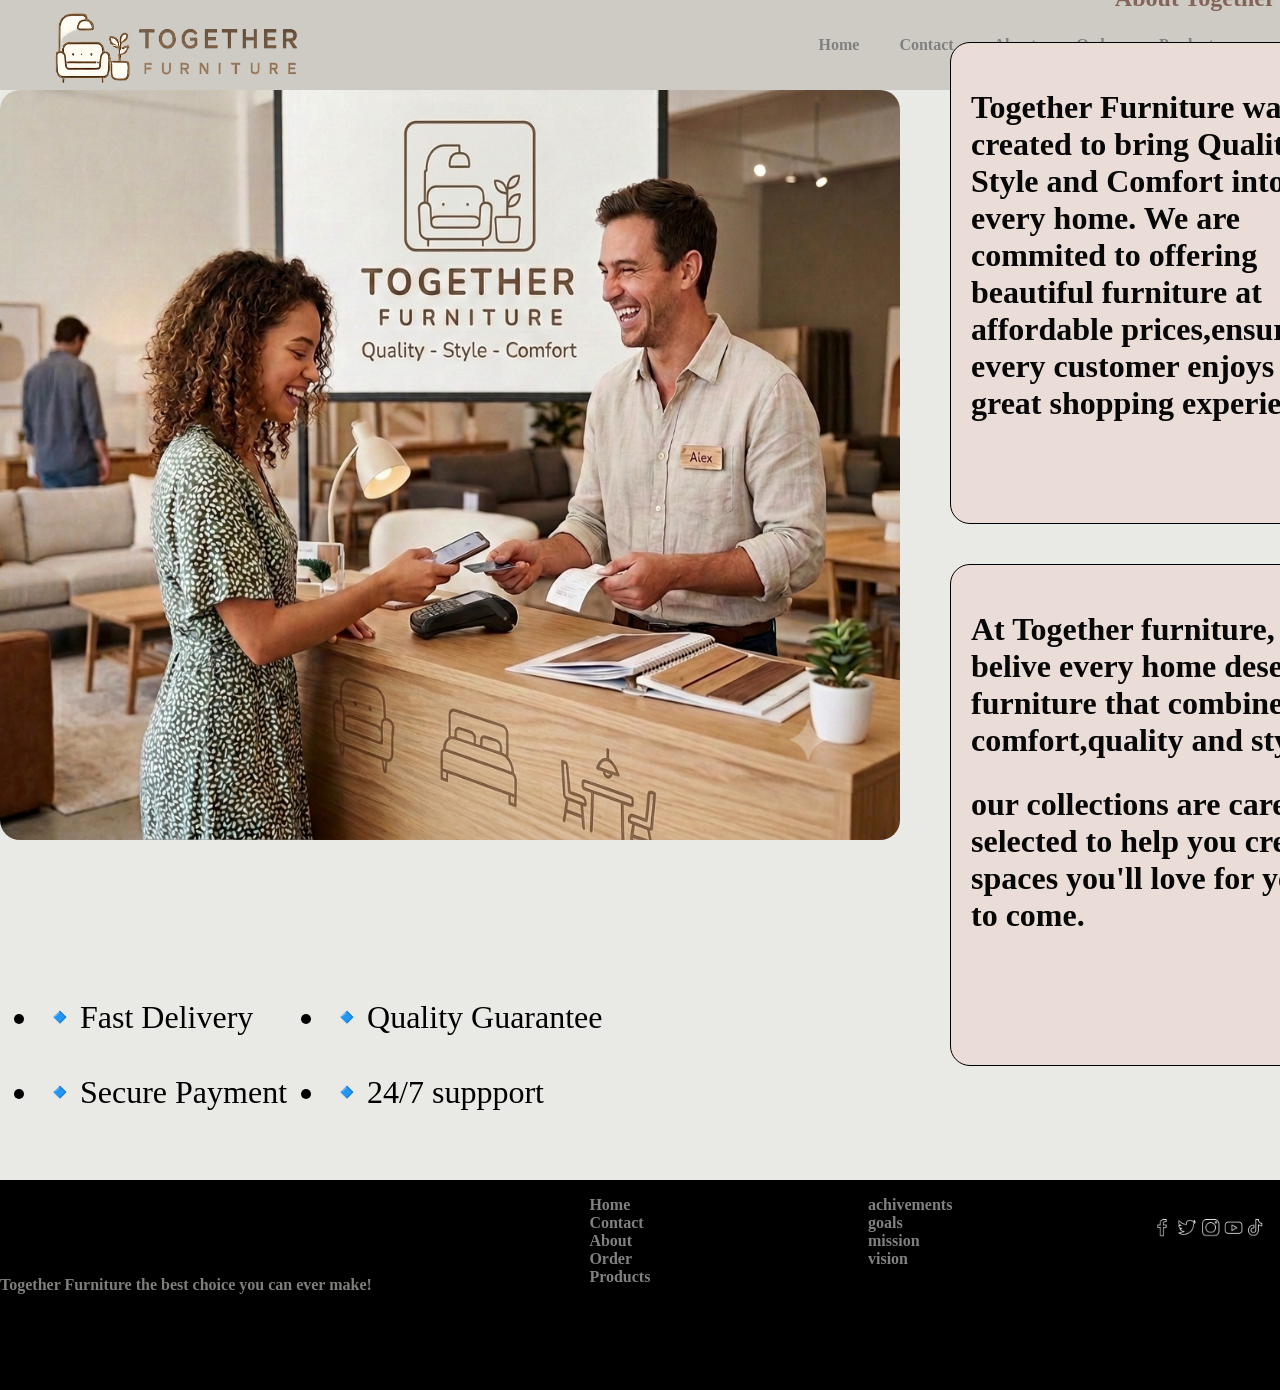
==== about.html @ 87450fd6 "My first full website" ====
<!DOCTYPE html>
<html lang="en">
<head>
    <meta charset="UTF-8">
    <meta name="viewport" content="width=device-width, initial-scale=1.0">
    <title>About us</title>
    <link rel="stylesheet" href="about.css">
</head>
<body>
    <header>
        <nav>
            <img class="logo" src="images/ reallogo.png" alt="logo of together furniture">
            <ul class="nav-ul">
                <li><a class="home"  href="homepage.html">Home</a></li>
                    <li><a class="contact" href="contactus.html">Contact</a></li>
                    <li><a class="about" href="about.html">About</a></li>
                    <li><a class="order" href="order.html">Order</a></li>
                    <li><a class="product" href="product.html">Products</a></li>
                    
            </ul>
        </nav>
    </header>
    <main>
        
        <section class="about-section">
            <div class="top-split">
            <img class="customer" src="images/ customer.png" alt=""customer oftogether furniture>
            <div class="right-split">
                <h1>About Together Furniture</h1>
            <div class="box-1">
                <h2>Together Furniture was created to bring Quality,
                    Style and Comfort into every home. We are 
                    commited to offering beautiful furniture at affordable 
                    prices,ensuring every customer enjoys a great 
                    shopping experience.</h2>
            </div>
            <div class="box-2">
                <h2>At Together furniture,
                    we belive every home 
                    deserves furniture that 
                    combines 
                    comfort,quality and style.
                </h2>
               <h2>our collections 
                are carefully selected to help
                you create spaces you'll love
                 for years to come.
                </h2>
            </div>
            </div>
<h3>Why choose us?</h3>
            </div>
             
<div class="list-card">
                 
   <ul class="list">
    <li>🔹Fast Delivery</li><br>
    <li>🔹Secure Payment</li><br>
     
   </ul>
<ul class="listt">
    <li>🔹Quality Guarantee</li><br>
    <li>🔹24/7 suppport</li><br>
</ul>
            </div>
        </section>
    </main>
    <footer>
        <p>Together Furniture the best choice you can ever make!</p>

        <ul class="footer-ul">
                <li><a class="home"  href="homepage.html">Home</a></li>
                    <li><a class="contact" href="contactus.html">Contact</a></li>
                    <li><a class="about" href="about.html">About</a></li>
                    <li><a class="order" href="order.html">Order</a></li>
                    <li><a class="product" href="product.html">Products</a></li>
        </ul>
    <ul class="additionals">
    <li><a href="#">achivements</a></li>
    <li><a href="#">goals</a></li>
    <li><a href="#">mission</a></li>
    <li><a href="#">vision</a></li>
    </ul>
            <div class="socials-box"><img src="images/ socials.png" alt="our socials"></div>
    </footer>
    
</body>
</html>
---- about.css ----
body{
    margin: 0;
    padding: 0;
    background-color: #e9eae5;
}

nav{
    display: flex;
    flex-direction: row;
    justify-content: space-between;
    background-color: #cecbc4;
    height:  90px;
}

.nav-ul{
    display: flex;
    flex-direction: row;
    list-style: none;
    text-decoration: none;
    justify-content: space-between;
    gap: 40px;
    align-items: center;
    align-self: center;
    justify-self: center;
    margin-right: 60px;
}

a{
    list-style: none;
    text-decoration: none;
    color: gray;
    font-weight: bolder;
}

.logo{
    margin-right: 20px;
    width: 350px;
    height: 200px;
    margin-top: -50px;
}
/*about-section*/
.about-section{
    display: flex;
    flex-direction: column;    

    
}

h1{
    display: flex;
    flex-direction: row;
    justify-content: right;
    margin-top: -105px; 
    color: #846358;
    font-weight: 500x;
    
}

.box-1{
     padding: 20px;
    background-color: #eaddd7;
    border: 1px solid black;
    height: 440px;
    width: 390px;
    border-radius: 20px;
    overflow: hidden;
    margin-top: -30px; 
    text-align: left;  
     
}

h2{
    font-weight: bolder;
    font-size: xx-large;
    margin: 10ox;
    color: #070707;


}

.box-2{
     padding: 20px;
    background-color: #eaddd7;
    border: 1px solid black;
    height: 460px;
    width: 390px;
    border-radius: 20px;   
    overflow: hidden;
     
}

.customer{
    display: flex;
    flex-direction: row;
    justify-content: flex-start;
    width: 900px;
    border-radius: 20px;
    max-height: 750px;
}

.list-card{
    display: flex;
    flex-direction: row;
    margin-top: -100px;
}
.listt{
    font-size: xx-large;
}
.list{
    font-size: xx-large;
}
h3{
     color: #846358;
     font-weight: bolder;
   margin-top: -40px;

}

 .socials-box{
    display: flex;
    flex-direction: row;
    height: 100px;
 }
 p{
    color: #7f7e7b;
    font-weight: bold;
    align-items: center;
    align-self: center;
    display: flex;
    flex-direction: row;
 }
 .top-split{
    display: flex;
   gap: 50px;
 }
 .right-split{
    gap: 40px;
    display: flex;
    flex-direction: column;
    
 }
 footer{
   display: flex;
    flex-direction: row;
    justify-content: space-between;
    background-color: black;
    height:  210px;
     
    
}
.footer-ul{
     display: flex;
    flex-direction: column;
    list-style: none;
    text-decoration: none;    
     
}

.addiitionals{
    margin-top: 200px;
}
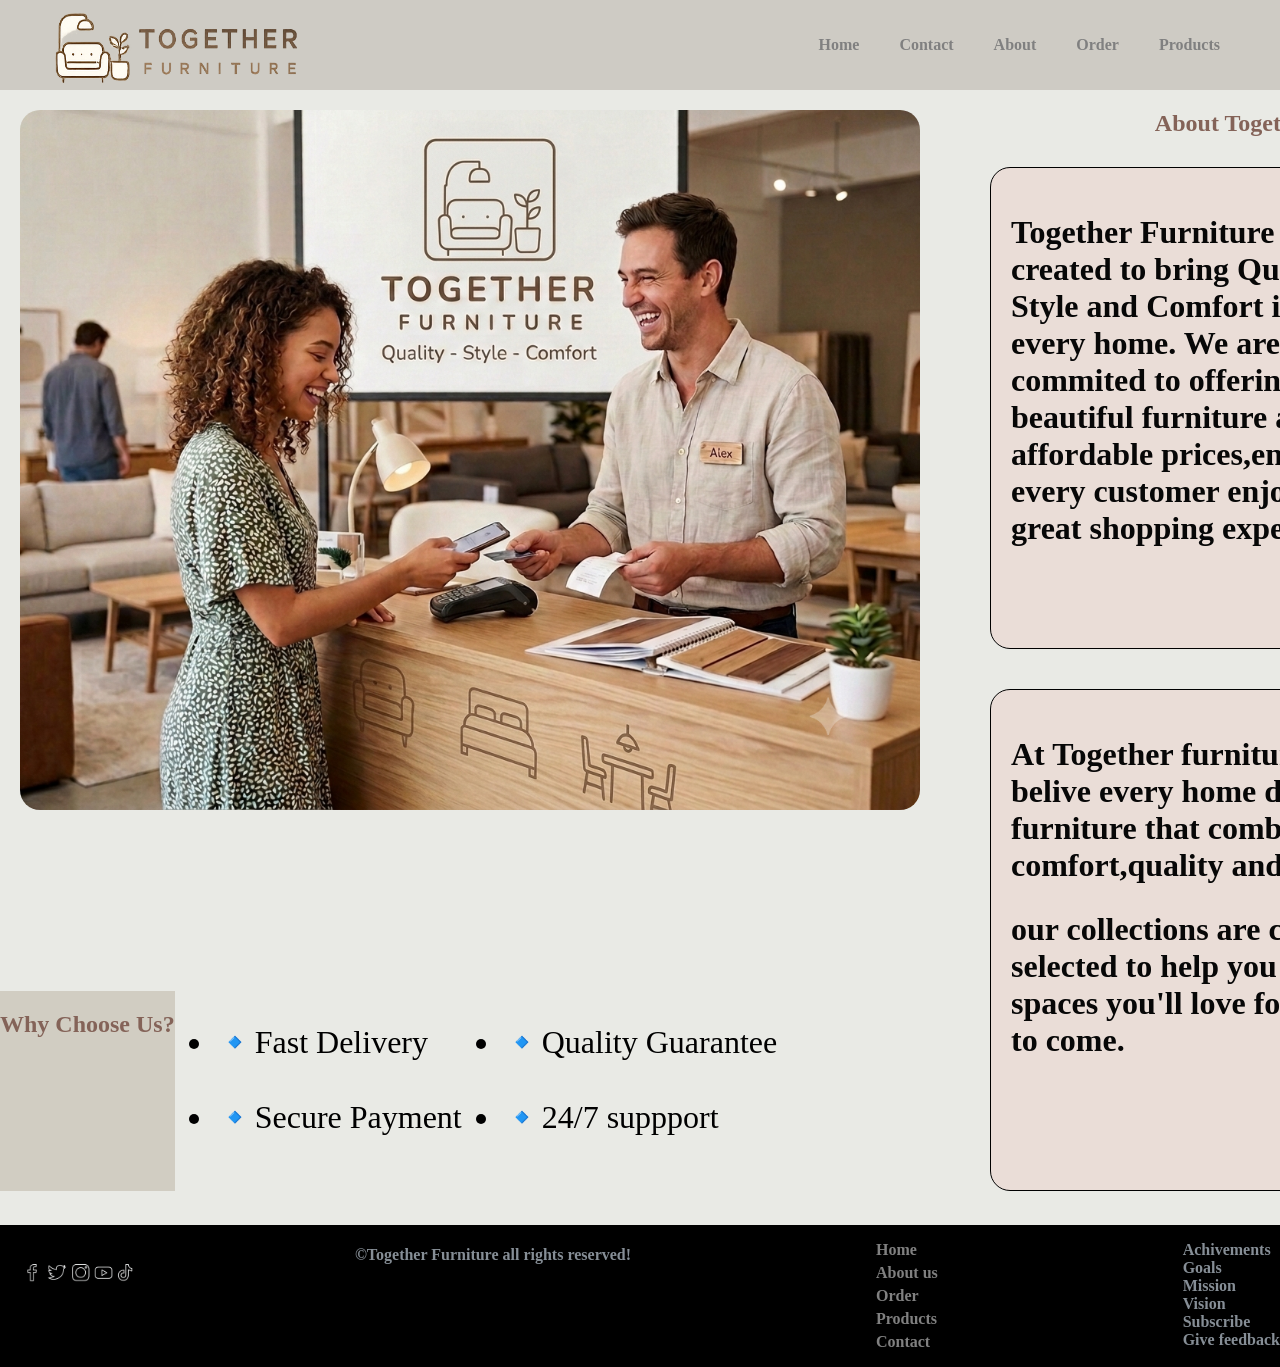
==== commit 73b24176: "# with '#' will be ignored, and an empty message aborts the commit. git commit git st              g" ====
--- a/about.html
+++ b/about.html
@@ -11,7 +11,7 @@
         <nav>
             <img class="logo" src="images/ reallogo.png" alt="logo of together furniture">
             <ul class="nav-ul">
-                <li><a class="home"  href="homepage.html">Home</a></li>
+                <li><a class="home" href="index.html">Home</a></li>
                     <li><a class="contact" href="contactus.html">Contact</a></li>
                     <li><a class="about" href="about.html">About</a></li>
                     <li><a class="order" href="order.html">Order</a></li>
@@ -25,6 +25,8 @@
         <section class="about-section">
             <div class="top-split">
             <img class="customer" src="images/ customer.png" alt=""customer oftogether furniture>
+
+            
             <div class="right-split">
                 <h1>About Together Furniture</h1>
             <div class="box-1">
@@ -48,11 +50,13 @@
                 </h2>
             </div>
             </div>
-<h3>Why choose us?</h3>
-            </div>
-             
-<div class="list-card">
-                 
+ 
+        </section>        
+     <section class="lists-section">       
+<div class="list-card">  
+        <div class="callout">
+            <h1>Why Choose Us?</h1>  
+            </div>      
    <ul class="list">
     <li>🔹Fast Delivery</li><br>
     <li>🔹Secure Payment</li><br>
@@ -65,24 +69,30 @@
             </div>
         </section>
     </main>
-    <footer>
-        <p>Together Furniture the best choice you can ever make!</p>
-
-        <ul class="footer-ul">
-                <li><a class="home"  href="homepage.html">Home</a></li>
-                    <li><a class="contact" href="contactus.html">Contact</a></li>
-                    <li><a class="about" href="about.html">About</a></li>
-                    <li><a class="order" href="order.html">Order</a></li>
-                    <li><a class="product" href="product.html">Products</a></li>
-        </ul>
-    <ul class="additionals">
-    <li><a href="#">achivements</a></li>
-    <li><a href="#">goals</a></li>
-    <li><a href="#">mission</a></li>
-    <li><a href="#">vision</a></li>
-    </ul>
-            <div class="socials-box"><img src="images/ socials.png" alt="our socials"></div>
-    </footer>
+     <footer>
+    <img class="socials-img" src="images/ socials.png" alt="our sociials">
+    <div class="adress">
+        <h4>©Together Furniture all rights reserved!</h4>
+    
+     
+    </div>
+     
+    <ul class="footer-ul">
+               <li><a href="homepage.html">Home</a></li>
+            <li><a href="about.html">About us</a></li>
+            <li><a href="order.html">Order</a></li>
+            <li><a href="product.html">Products</a></li>
+            <li><a href="contactus.html">Contact</a></li>
+            </ul>
+            <ul class="lists">
+                <li>Achivements</li>
+                <li>Goals</li>
+                <li>Mission</li>
+                <li>Vision</li>
+                <li>Subscribe</li>
+                <li>Give feedback</li>
+            </ul>
+  </footer> 
     
 </body>
 </html>
--- a/about.css
+++ b/about.css
@@ -50,7 +50,6 @@
     display: flex;
     flex-direction: row;
     justify-content: right;
-    margin-top: -105px; 
     color: #846358;
     font-weight: 500x;
     
@@ -94,27 +93,36 @@
     flex-direction: row;
     justify-content: flex-start;
     width: 900px;
-    border-radius: 20px;
-    max-height: 750px;
+    border-radius: 40px;
+    max-height: 700px;
+    padding: 20px;
+}
+
+/* lists-section */
+.lists-section{
+    display: flex;
+    flex-direction: row;
+    overlay: top-split;
+    margin-top: -200px;
 }
 
 .list-card{
     display: flex;
-    flex-direction: row;
-    margin-top: -100px;
-}
+    flex-direction: row; 
+}
+
 .listt{
     font-size: xx-large;
 }
 .list{
     font-size: xx-large;
 }
-h3{
-     color: #846358;
-     font-weight: bolder;
-   margin-top: -40px;
-
-}
+
+.callouts{
+    margin-top: -700px;
+    m 
+}
+ 
 
  .socials-box{
     display: flex;
@@ -139,23 +147,65 @@
     flex-direction: column;
     
  }
- footer{
-   display: flex;
+  
+  footer{
+    display: flex;
     flex-direction: row;
     justify-content: space-between;
     background-color: black;
-    height:  210px;
-     
-    
-}
+     max-height: 205px;
+    margin-top: 20px;
+    position: sticky;
+    top: 100vh;  
+    width: 100%;
+    margin-bottom: -40px; 
+}
+
+ 
+
 .footer-ul{
-     display: flex;
+   display: flex;
     flex-direction: column;
     list-style: none;
-    text-decoration: none;    
+    text-decoration: none;
+    gap: 5px;
+    
+}  
+
+.lists{
+     color: #868e96;    
+     list-style: none;
+     text-decoration: none;
+     gap: 10px;
+     font-weight: bold;
+}
+
+ .socials-img{
+    width: 150px;
+    height: 100px;
      
-}
-
-.addiitionals{
-    margin-top: 200px;
-}+ }
+
+ h4{
+  color: #868e96;
+  display: flex;
+  flex-direction: column;
+  gap: 0px;
+  overflow: hidden;
+  
+ }
+
+ .callout{
+    display: flex;
+    flex-direction: row;
+    background-color:#d1cdc2;
+    height: 200px;
+
+ }
+
+
+  
+
+ 
+
+ 
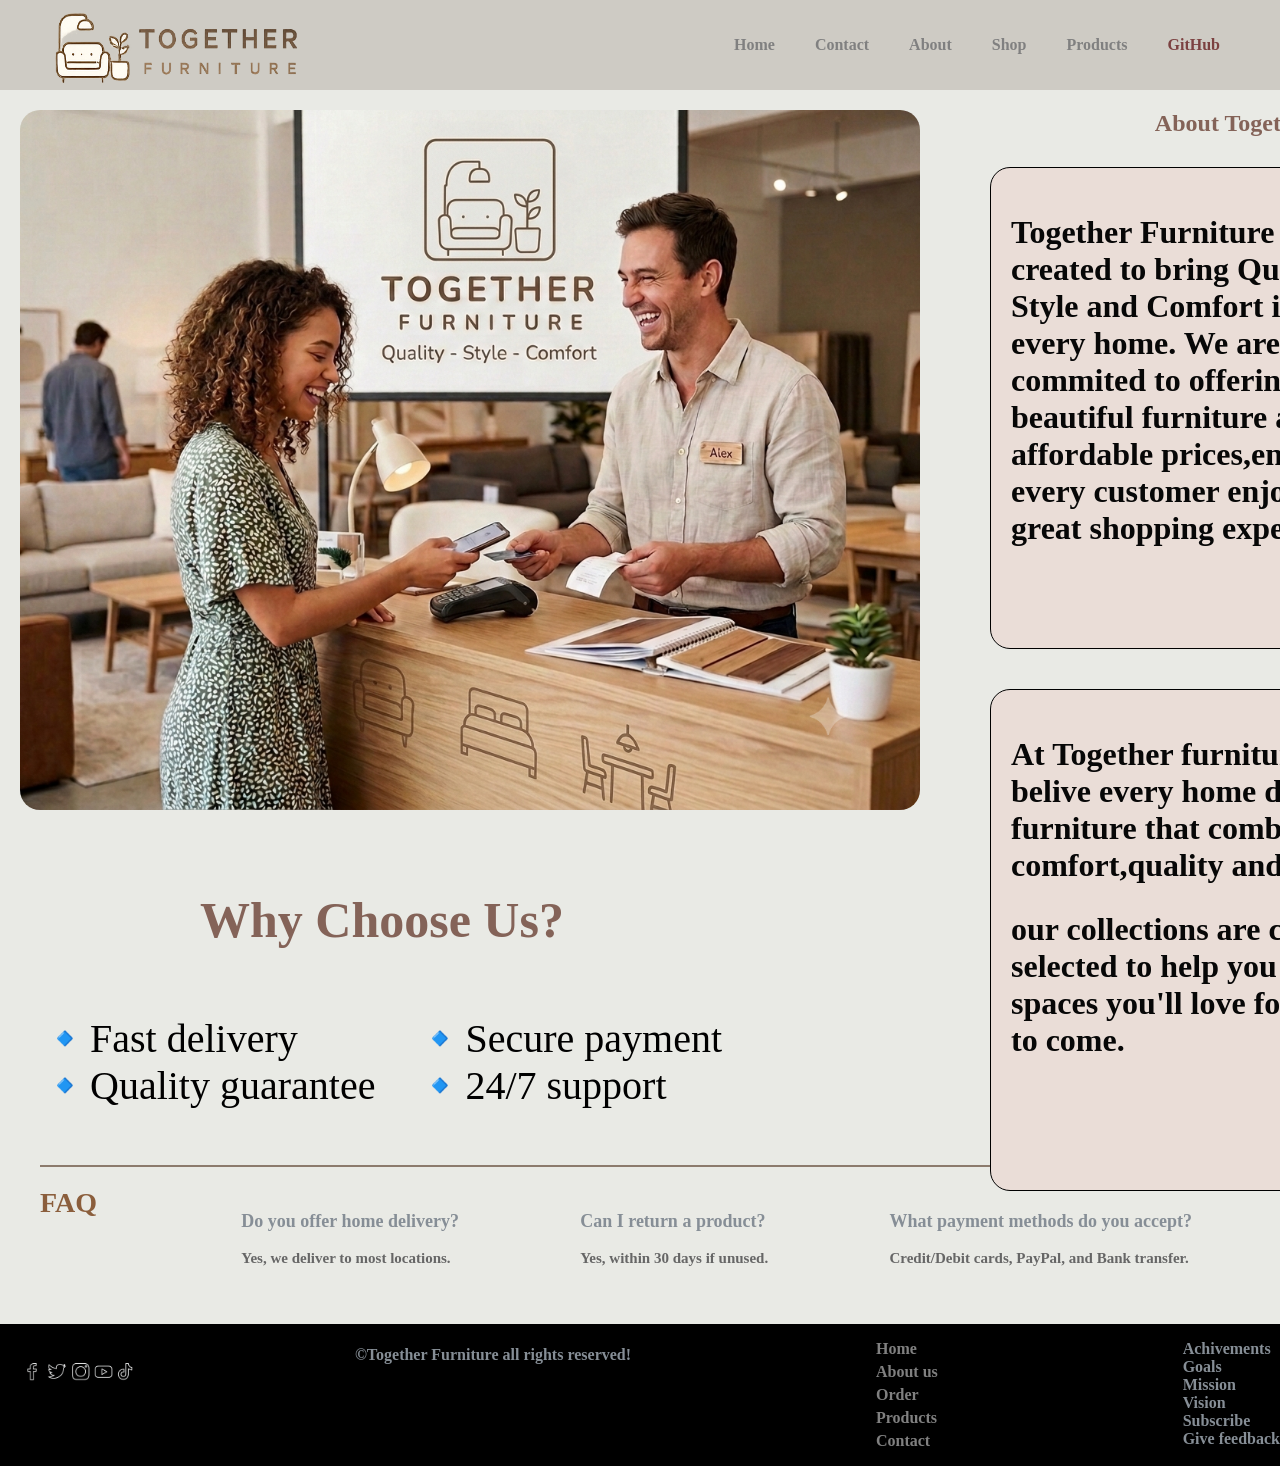
==== commit 8a9e66de: "my full website" ====
--- a/about.html
+++ b/about.html
@@ -14,8 +14,9 @@
                 <li><a class="home" href="index.html">Home</a></li>
                     <li><a class="contact" href="contactus.html">Contact</a></li>
                     <li><a class="about" href="about.html">About</a></li>
-                    <li><a class="order" href="order.html">Order</a></li>
+                    <li><a class="order" href="order.html">Shop</a></li>
                     <li><a class="product" href="product.html">Products</a></li>
+                    <li><a class="git-link" href="https://github.com/mayaabyu/furniture.gi">GitHub</a></li>
                     
             </ul>
         </nav>
@@ -49,32 +50,47 @@
                  for years to come.
                 </h2>
             </div>
+             
+     </div>
             </div>
  
-        </section>        
-     <section class="lists-section">       
-<div class="list-card">  
-        <div class="callout">
-            <h1>Why Choose Us?</h1>  
-            </div>      
-   <ul class="list">
-    <li>🔹Fast Delivery</li><br>
-    <li>🔹Secure Payment</li><br>
-     
-   </ul>
-<ul class="listt">
-    <li>🔹Quality Guarantee</li><br>
-    <li>🔹24/7 suppport</li><br>
-</ul>
-            </div>
         </section>
+        <h3 class="why">Why Choose Us?</h3>        
+     <div class="list">
+         
+        <ul class="why-choosee-us">
+            <li>🔹Fast delivery</li>
+            <li>🔹Quality guarantee</li>
+             
+        </ul> 
+        <ul>
+            <li>🔹Secure payment</li>
+            <li>🔹24/7 support</li>
+        </ul>
+     </div>
+  <div class="faq-section">
+  <div class="faq-title">FAQ</div>
+
+  <div class="faq-item">
+    <h4>Do you offer home delivery?</h4>
+    <p>Yes, we deliver to most locations.</p>
+  </div>
+
+  <div class="faq-item">
+    <h4>Can I return a product?</h4>
+    <p>Yes, within 30 days if unused.</p>
+  </div>
+
+  <div class="faq-item">
+    <h4>What payment methods do you accept?</h4>
+    <p>Credit/Debit cards, PayPal, and Bank transfer.</p>
+  </div>
+</div>
     </main>
      <footer>
     <img class="socials-img" src="images/ socials.png" alt="our sociials">
     <div class="adress">
         <h4>©Together Furniture all rights reserved!</h4>
-    
-     
     </div>
      
     <ul class="footer-ul">
--- a/about.css
+++ b/about.css
@@ -24,7 +24,9 @@
     justify-self: center;
     margin-right: 60px;
 }
-
+.git-link{
+      color: rgba(117, 53, 53, 0.919);
+}
 a{
     list-style: none;
     text-decoration: none;
@@ -54,9 +56,19 @@
     font-weight: 500x;
     
 }
-
+.top-split{
+    display: flex;
+    gap: 50px;
+ }
+
+ .right-split{
+     gap: 40px;
+     display: flex;
+     flex-direction: column;
+    
+ }
 .box-1{
-     padding: 20px;
+    padding: 20px;
     background-color: #eaddd7;
     border: 1px solid black;
     height: 440px;
@@ -78,7 +90,7 @@
 }
 
 .box-2{
-     padding: 20px;
+    padding: 20px;
     background-color: #eaddd7;
     border: 1px solid black;
     height: 460px;
@@ -98,37 +110,6 @@
     padding: 20px;
 }
 
-/* lists-section */
-.lists-section{
-    display: flex;
-    flex-direction: row;
-    overlay: top-split;
-    margin-top: -200px;
-}
-
-.list-card{
-    display: flex;
-    flex-direction: row; 
-}
-
-.listt{
-    font-size: xx-large;
-}
-.list{
-    font-size: xx-large;
-}
-
-.callouts{
-    margin-top: -700px;
-    m 
-}
- 
-
- .socials-box{
-    display: flex;
-    flex-direction: row;
-    height: 100px;
- }
  p{
     color: #7f7e7b;
     font-weight: bold;
@@ -137,23 +118,77 @@
     display: flex;
     flex-direction: row;
  }
- .top-split{
-    display: flex;
-   gap: 50px;
- }
- .right-split{
-    gap: 40px;
+
+  
+
+ .list{
+    display: flex;
+    flex-direction: row;
+ }
+
+ .list li{
+    font-size: 40px;
+    gap: 20px;
+    display: flex;
+    flex-direction: row;
+ }
+.why{
+    color: #846358;
+    font-size: 50px;
     display: flex;
     flex-direction: column;
-    
- }
+    margin-top: -300px;
+    margin-left: 200px;
+}
+
+
+  .faq-section{
+    display: flex;
+    justify-content: space-between;
+    align-items: flex-start;
+    border-top: 2px solid #8c7b6d;
+    padding-top: 20px;
+    margin: 40px;
+    width: 90%;
+    gap: 10px;
+}
+
+.faq-title{
+    font-size: 28px;
+    font-weight: bold;
+    color: #8b5e3c;
+    min-width: 80px;
+}
+
+ 
+
+.faq-item h4{
+    font-size: 18px;
+    margin-bottom: 8px;
+}
+
+.faq-item p{
+    font-size: 15px;
+    color: #666;
+    line-height: 1.5;
+}
+
+ .card{
+    display: flex;
+    flex-direction: row;
+    justify-content: space-between;
+    gap: 10px;
+    height: 60px;
+ }
+
+
   
   footer{
     display: flex;
     flex-direction: row;
     justify-content: space-between;
     background-color: black;
-     max-height: 205px;
+    max-height: 205px;
     margin-top: 20px;
     position: sticky;
     top: 100vh;  
